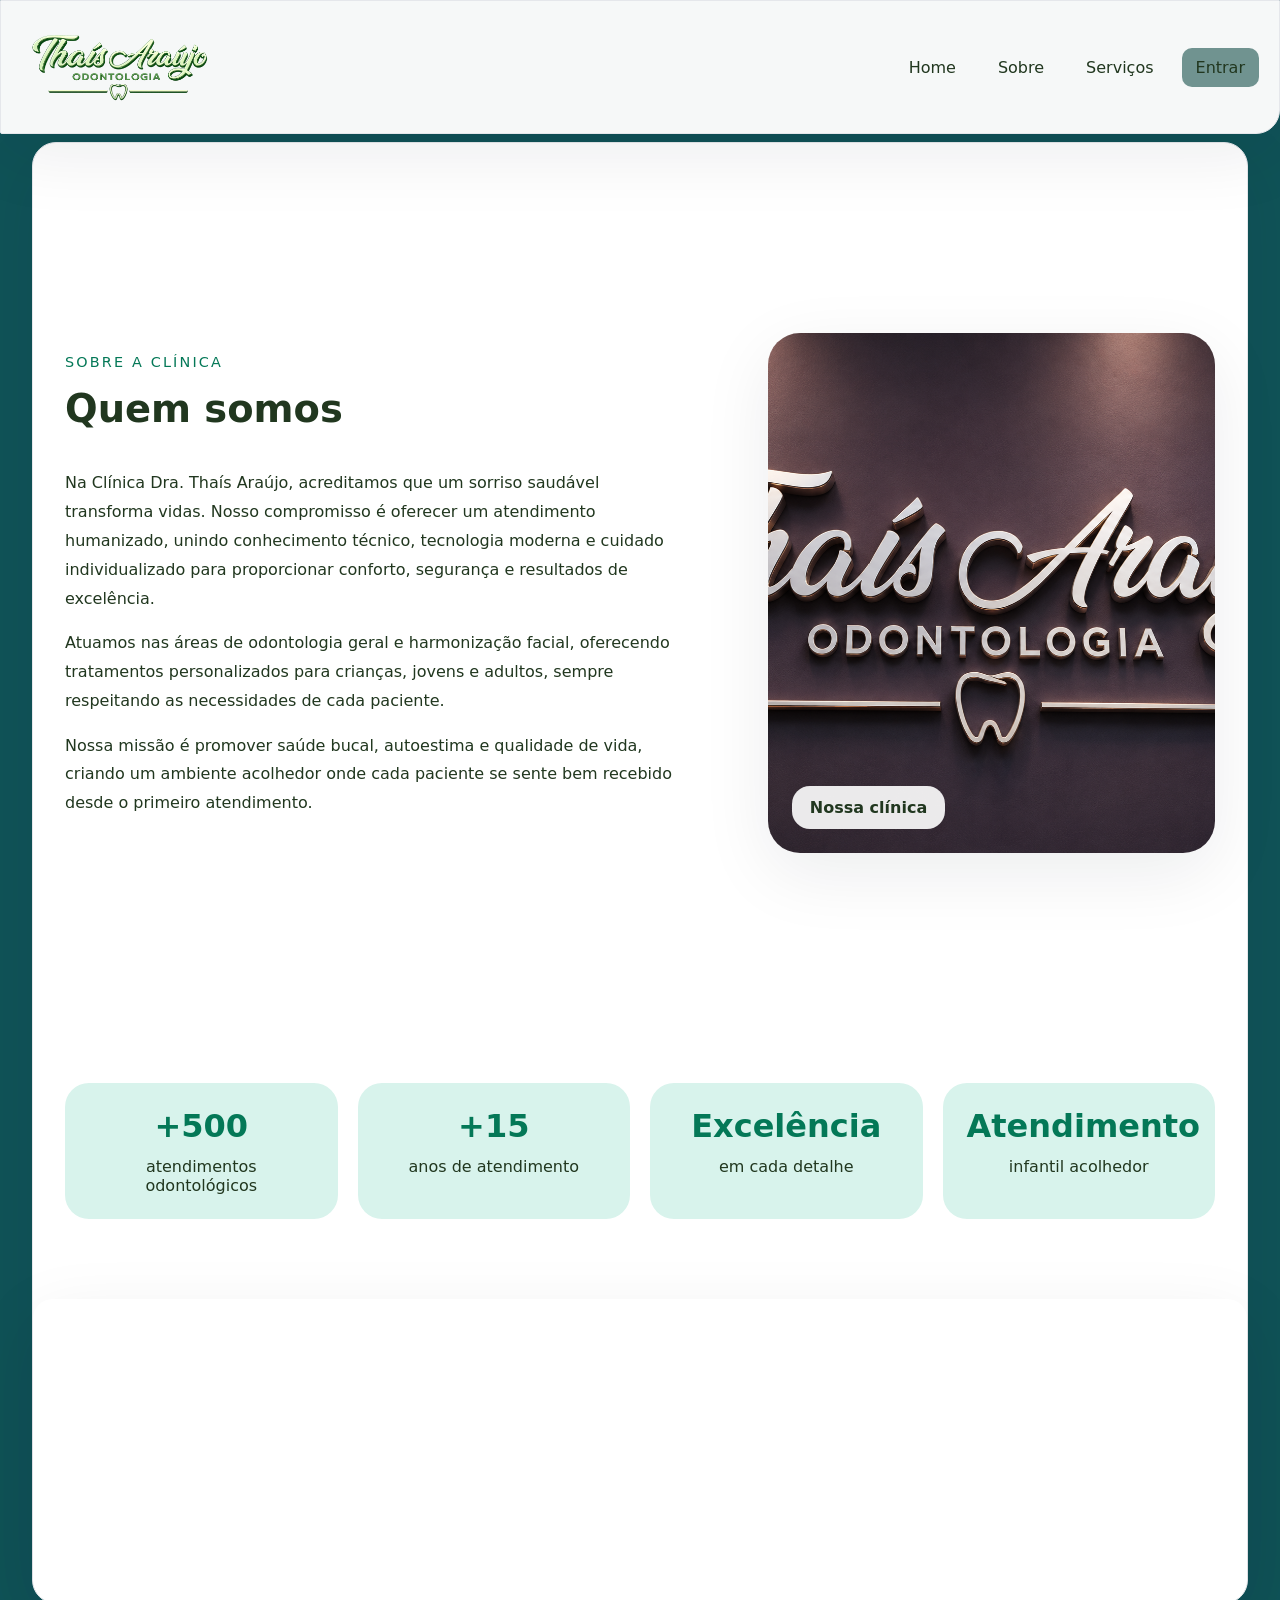
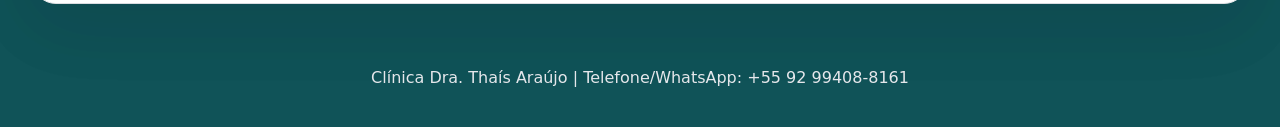
==== about.html @ f9727fa0 "Primeiro commit" ====
<!DOCTYPE html>
<html lang="pt-BR">
<head>
  <meta charset="UTF-8" />
  <meta name="viewport" content="width=device-width, initial-scale=1.0" />
  <title>Sobre a Clínica - Clínica Dra. Thaís Araújo</title>
  <link rel="stylesheet" href="css/style.css" />
</head>
<body>
  <header class="site-header">
    <div class="brand">
      <img src="img/logoclinica.png" alt="Logo Clínica Dra. Thaís Araújo" class="brand-logo" />
    </div>
    <nav class="main-nav">
      <a href="index.html">Home</a>
      <a href="about.html">Sobre</a>
      <a href="servicos.html">Serviços</a>
      <a href="login.html" class="button button-secondary">Entrar</a>
    </nav>
  </header>
<br>
<br>
  <main>
    <section class="section-block sobre-clinica">
      <div class="sobre-layout">
        <div class="sobre-texto">
          <span class="eyebrow">Sobre a clínica</span>
          <h3>Quem somos</h3>
          <p>Na Clínica Dra. Thaís Araújo, acreditamos que um sorriso saudável transforma vidas. Nosso compromisso é oferecer um atendimento humanizado, unindo conhecimento técnico, tecnologia moderna e cuidado individualizado para proporcionar conforto, segurança e resultados de excelência.</p>
          <p>Atuamos nas áreas de odontologia geral e harmonização facial, oferecendo tratamentos personalizados para crianças, jovens e adultos, sempre respeitando as necessidades de cada paciente.</p>
          <p>Nossa missão é promover saúde bucal, autoestima e qualidade de vida, criando um ambiente acolhedor onde cada paciente se sente bem recebido desde o primeiro atendimento.</p>
        </div>
        <div class="sobre-image-card">
          <div class="sobre-image-label">Nossa clínica</div>
        </div>
      </div>
      <div class="sobre-metrics">
        <article class="metric-card">
          <strong>+500</strong>
          <p>atendimentos odontológicos</p>
        </article>
        <article class="metric-card">
          <strong>+15</strong>
          <p>anos de atendimento</p>
        </article>
        <article class="metric-card">
          <strong>Excelência</strong>
          <p>em cada detalhe</p>
        </article>
        <article class="metric-card">
          <strong>Atendimento</strong>
          <p>infantil acolhedor</p>
        </article>
      </div>
      <div class="map-frame">
        <iframe
          src="https://www.google.com/maps/embed?pb=!1m18!1m12!1m3!1d3970.1918315265684!2d-60.62815078469123!3d-3.2931864971538095!2m3!1f0!2f0!3f0!3m2!1i1024!2i768!4f13.1!3m3!1m2!1s0x9294e6cc1e9f3f7d%3A0xb8f3bd9f8f1bb15f!2sRua%20Rio%20Amazonas%2C%203738%20-%20Lot%20L%20Azul%2C%20Manacapuru%20-%20AM%2C%2069402-238!5e0!3m2!1spt-BR!2sbr!4v1703431519236!5m2!1spt-BR!2sbr"
          allowfullscreen=""
          loading="lazy"
          referrerpolicy="no-referrer-when-downgrade"
        ></iframe>
      </div>
    </section>
  </main>

  <footer class="site-footer">
    <p>Clínica Dra. Thaís Araújo | Telefone/WhatsApp: +55 92 99408-8161</p>
  </footer>
</body>
</html>
---- css/style.css ----
/* Estilo base para a clínica com cores elegantes e layout responsivo */
:root {
  --bg: #105358;
  --surface: #ffffff;
  --text: #21371f;
  --muted: #2b5338;
  --primary: #709390;
  --primary-soft: #d8f3ec;
  --secondary: #047857;
  --accent: #8b5cf6;
  --border: #e5e7eb;
  --shadow: 0 20px 70px rgba(15, 23, 42, 0.08);
}

* {
  box-sizing: border-box;
}

html {
  scroll-behavior: smooth;
}

body {
  margin: 0;
  font-family: Inter, system-ui, -apple-system, BlinkMacSystemFont, "Segoe UI", sans-serif;
  background: var(--bg);
  color: var(--text);
  min-height: 100vh;
}

img {
  max-width: 100%;
  display: block;
}

a {
  color: inherit;
  text-decoration: none;
}

button,
input,
textarea,
select {
  font: inherit;
}

button {
  cursor: pointer;
}

.site-header {
  display: flex;
  align-items: center;
  justify-content: space-between;
  gap: 18px;
  padding: 1px 20px;
  background: rgba(255, 255, 255, 0.96);
  border: 1px solid var(--border);
  border-radius: 0 0 24px 2px;
  box-shadow: var(--shadow);
  position: absolute;
  top: 0;
  left: 0;
  right: 0;
  width: 100%;
  max-width: none;
  transform: none;
  z-index: 999;
  transition: opacity 0.35s ease, transform 0.35s ease;
}

.site-header.hidden {
  opacity: 0;
  pointer-events: none;
  transform: translateY(-20px);
}

.dashboard-header {
  display: flex;
  align-items: center;
  justify-content: space-between;
  gap: 18px;
  padding: 14px 24px;
  background: rgba(255, 255, 255, 0.96);
  border: 1px solid var(--border);
  border-radius: 24px;
  box-shadow: var(--shadow);
  position: fixed;
  top: 0;
  left: 0;
  right: 0;
  width: 100%;
  z-index: 999;
}

.brand {
  display: flex;
  align-items: center;
  gap: 14px;
}

main {
  padding-top: 80px;
}

.home-intro {
  max-width: 520px;
  margin: 0;
  text-align: left;
  padding: 0;
  position: absolute;
  left: 24px;
  bottom: -160px;
  width: min(520px, calc(100% - 48px));
  z-index: 3;
}

.home-intro-card-content {
  padding: 24px;
}

.home-intro-card {
  background: rgba(255, 255, 255, 0.98);
  border: 1px solid rgba(255, 255, 255, 0.6);
  box-shadow: var(--shadow);
  border-radius: 28px;
  overflow: hidden;
}

.home-intro h2 {
  margin-bottom: 16px;
  font-size: clamp(1.75rem, 2.2vw, 2.5rem);
}

.home-links {
  display: flex;
  justify-content: flex-start;
  flex-wrap: wrap;
  gap: 14px;
  margin-top: 24px;
}

.hero-side-image {
  position: absolute;
  top: 24px;
  right: 24px;
  width: clamp(280px, 24vw, 360px);
  height: calc(100vh - 48px);
  background-image: url("../img/dra.png");
  background-size: cover;
  background-position: center;
  background-repeat: no-repeat;
  border-radius: 32px;
  box-shadow: var(--shadow);
  z-index: 1;
}

.brand-logo {
  width: 190%;
  height: 130px;
  object-fit: contain;
}

.brand h1,
.dashboard-header h1 {
  margin: 0;
  font-size: clamp(1.5rem, 2.2vw, 2rem);
}

.brand p,
small,
.link-secondary,
.site-footer p,
.page-content p,
.card p {
  color: var(--border);
}

.main-nav,
.dashboard-nav {
  display: flex;
  align-items: center;
  gap: 14px;
  flex-wrap: wrap;
}

.main-nav a,
.dashboard-nav a {
  color: var(--text);
  padding: 10px 14px;
  border-radius: 10px;
}

.main-nav a:hover,
.dashboard-nav a:hover {
  background: var(--primary-soft);
}

.button {
  border: none;
  border-radius: 10px;
  padding: 12px 22px;
  background: var(--primary);
  color: #fff;
  transition: transform 0.2s ease, background 0.2s ease;
}

.button:hover {
  transform: translateY(-1px);
  background: var(--secondary);
}

.button-outline {
  background: transparent;
  border: 1px solid var(--primary);
  color: var(--primary);
}

.button-secondary {
  background: var(--primary);
  color: #ffffff;
}

.hero-home {
  position: relative;
  min-height: 100vh;
  display: grid;
  place-items: center;
  padding: 0 24px 24px;
  background-image: url("../img/clinica.png");
  background-size: cover;
  background-position: center;
  background-repeat: no-repeat;
}

.hero-overlay {
  position: absolute;
  inset: 0;
  background: rgba(15, 118, 110, 0.55);
}

/* FOTO DRA */
.hero-side-image {
  position: absolute;
  top: 72px;
  right: 24px;
  bottom: 24px;
  width: clamp(80px, 28vw, 360px);
  background-image: url("../img/dra.png");
  background-size: cover;
  background-position: center;
  background-repeat: no-repeat;
  border-radius: 0px;
  box-shadow: var(--shadow);
  z-index: 1;
}

.hero-card {
  position: absolute;
  bottom: 104px;
  left: 54px;
  max-width: 520px;
  width: min(520px, calc(100% - 80px));
  background: rgba(255, 255, 255, 0.84);
  border-radius: 28px;
  padding: 36px;
  box-shadow: var(--shadow);
  z-index: 2;
  text-align: left;
}

.hero-card .eyebrow {
  display: inline-block;
  margin-bottom: 16px;
  color: var(--secondary);
  text-transform: uppercase;
  letter-spacing: 0.14em;
  font-size: 0.85rem;
}

.hero-card h2 {
  margin: 0 0 18px;
  font-size: clamp(2rem, 3vw, 3.2rem);
  line-height: 1.05;
}

.hero-card p {
  margin: 0;
  color: var(--text);
  max-width: 38rem;
}

.hero-actions {
  display: flex;
  flex-wrap: wrap;
  gap: 12px;
  margin-top: 28px;
}

.section-block,
.contact-panel,
.card {
  background: #ffffff;
  border: 1px solid var(--border);
  border-radius: 24px;
  padding: 32px;
  box-shadow: var(--shadow);
  margin: 24px 32px;
}

.welcome-modal-overlay {
  position: fixed;
  inset: 0;
  background: rgba(15, 23, 42, 0.65);
  display: grid;
  place-items: center;
  padding: 24px;
  z-index: 9999;
}

.welcome-modal-overlay.hidden {
  display: none;
}

.welcome-modal {
  width: min(560px, 100%);
  background: #ffffff;
  border-radius: 28px;
  padding: 32px;
  box-shadow: var(--shadow);
  position: relative;
  text-align: left;
}

.welcome-modal h2 {
  margin-top: 0;
  font-size: clamp(2rem, 2.5vw, 2.6rem);
}

.welcome-modal p {
  margin: 16px 0 0;
  line-height: 1.8;
  color: var(--text);
}

.modal-close {
  position: absolute;
  top: 18px;
  right: 18px;
  border: none;
  background: transparent;
  color: var(--muted);
  font-size: 1.6rem;
  line-height: 1;
  cursor: pointer;
}

.modal-links {
  margin-top: 28px;
}

.modal-links .button {
  min-width: 160px;
}

.section-block.alt,
.card.alt {
  background: var(--primary-soft);
}

.sobre-clinica {
  padding: 0;
}

.sobre-layout {
  display: grid;
  grid-template-columns: 1.5fr 1fr;
  gap: 32px;
  min-height: 100vh;
  align-items: center;
  padding: 60px 32px;
}

.sobre-texto {
  max-width: 620px;
}

.sobre-texto .eyebrow {
  display: inline-block;
  margin-bottom: 16px;
  color: var(--secondary);
  text-transform: uppercase;
  letter-spacing: 0.15em;
  font-size: 0.9rem;
}

.sobre-texto h3 {
  margin-top: 0;
  font-size: clamp(2rem, 3vw, 2.8rem);
}

.sobre-texto p {
  line-height: 1.8;
  color: var(--text);
}

.sobre-image-card {
  position: relative;
  min-height: 520px;
  border-radius: 32px;
  overflow: hidden;
  background-image: url("../img/clinica.png");
  background-size: cover;
  background-position: center;
  box-shadow: var(--shadow);
}

.sobre-image-label {
  position: absolute;
  bottom: 24px;
  left: 24px;
  background: rgba(255, 255, 255, 0.9);
  color: var(--text);
  padding: 12px 18px;
  border-radius: 18px;
  font-weight: 600;
}

.sobre-metrics {
  display: grid;
  grid-template-columns: repeat(4, minmax(180px, 1fr));
  gap: 20px;
  padding: 40px 32px 60px;
}

.metric-card {
  background: var(--primary-soft);
  border: none;
  padding: 24px;
  border-radius: 24px;
  text-align: center;
}

.metric-card strong {
  display: block;
  font-size: 2rem;
  color: var(--secondary);
  margin-bottom: 12px;
}

.metric-card p {
  margin: 0;
  color: var(--text);
}

.servicos-section {
  padding: 40px 32px;
}

.servicos-grid {
  display: grid;
  grid-template-columns: repeat(3, minmax(240px, 1fr));
  gap: 24px;
}

.servico-card {
  background: #ffffff;
  border: 1px solid var(--border);
  border-radius: 24px;
  overflow: hidden;
  display: flex;
  flex-direction: column;
  box-shadow: var(--shadow);
}

.servico-image {
  min-height: 180px;
  background-image: url("../img/clinica.png");
  background-size: cover;
  background-position: center;
  background-repeat: no-repeat;
}

.servico-card h4 {
  margin: 20px 24px 12px;
}

.servico-card p {
  margin: 0 24px 24px;
  line-height: 1.7;
}

.destaque-section {
  margin-top: 40px;
  padding: 32px;
  border-radius: 28px;
  background: linear-gradient(180deg, rgba(15,118,110,.08), rgba(255,255,255,1));
  border: 1px solid rgba(15,118,110,.12);
}

.destaque-section h3 {
  margin-top: 0;
}

.destaque-section p {
  margin: 16px 0 0;
  line-height: 1.8;
}

.map-frame {
  margin-top: 20px;
  border-radius: 20px;
  overflow: hidden;
  box-shadow: var(--shadow);
}

.map-frame iframe {
  width: 100%;
  min-height: 300px;
  border: 0;
}

.container-grid,
.cards-grid,
.info-grid,
.dashboard-grid {
  display: grid;
  gap: 20px;
}

.container-grid {
  grid-template-columns: repeat(auto-fit, minmax(220px, 1fr));
}

.cards-grid {
  grid-template-columns: repeat(auto-fit, minmax(220px, 1fr));
}

.card {
  border: 1px solid var(--border);
}

.card h2,
.card h3,
.card h4 {
  margin-top: 0;
}

.info-grid {
  grid-template-columns: repeat(auto-fit, minmax(200px, 1fr));
}

.map-placeholder {
  min-height: 220px;
  background: linear-gradient(135deg, rgba(15,118,110,.12), rgba(181,219,229,.48));
  border-radius: 18px;
  display: grid;
  place-items: center;
  color: var(--muted);
  font-weight: 600;
}

.contact-panel {
  text-align: center;
}

.site-footer {
  padding: 24px 32px;
  text-align: center;
  color: var(--muted);
}

.page-center {
  min-height: 100vh;
  display: grid;
  place-items: center;
  padding: 24px;
  background-image: url("../img/clinica.png");
  background-size: cover;
  background-position: center;
  background-repeat: no-repeat;
}

.page-center::before {
  content: "";
  position: absolute;
  inset: 0;
  background: rgba(16, 83, 88, 0.55);
  z-index: 0;
}

.auth-card,
.form-card,
.table-card,
.page-content {
  width: min(50%, 640px);
  position: relative;
  z-index: 1;
}

.auth-card {
  background: #ffffff;
  padding: 36px;
  border-radius: 28px;
  box-shadow: var(--shadow);
}

.auth-card h1 {
  margin-bottom: 8px;
}

.auth-card form,
.form-card form {
  display: grid;
  gap: 16px;
}

label {
  display: block;
  font-size: 0.95rem;
  margin-bottom: 6px;
}

input,
textarea,
select {
  width: 100%;
  padding: 14px 16px;
  border-radius: 16px;
  border: 1px solid var(--border);
  background: #fff;
  color: var(--text);
}

textarea {
  min-height: 120px;
  resize: vertical;
}

.form-actions {
  display: flex;
  gap: 12px;
  flex-wrap: wrap;
}

.table-wrapper {
  overflow-x: auto;
}

table {
  width: 100%;
  border-collapse: collapse;
}

thead th {
  text-align: left;
  padding: 14px 12px;
  color: var(--muted);
  border-bottom: 1px solid var(--border);
}

tbody td {
  padding: 14px 12px;
  border-bottom: 1px solid var(--border);
}

.truncate {
  max-width: 200px;
  white-space: nowrap;
  overflow: hidden;
  text-overflow: ellipsis;
}

.input-search,
.filter-row input,
.filter-row button {
  width: 100%;
  max-width: 280px;
}

.filter-row {
  display: flex;
  flex-wrap: wrap;
  gap: 12px;
  align-items: center;
  margin-bottom: 16px;
}

.summary-card {
  padding: 28px;
  text-align: center;
}

.summary-card p {
  font-size: 2rem;
  margin: 12px 0 0;
  color: var(--secondary);
}

.dashboard-grid {
  grid-template-columns: repeat(auto-fit, minmax(220px, 1fr));
  padding: 32px;
}

.wide-card {
  grid-column: span 2;
}

.small-text {
  color: var(--muted);
  font-size: 0.95rem;
}

.link-secondary {
  display: inline-block;
  margin-top: 18px;
  color: var(--primary);
}

@media (max-width: 900px) {
  .hero {
    grid-template-columns: 1fr;
  }

  .site-header,
  .dashboard-header {
    flex-direction: column;
    align-items: flex-start;
  }

  .main-nav,
  .dashboard-nav {
    width: 100%;
    justify-content: flex-start;
  }

  .wide-card {
    grid-column: span 1;
  }
}

@media (max-width: 640px) {
  .site-header,
  .dashboard-header,
  .section-block,
  .card,
  .page-content {
    padding: 20px;
  }

  .hero-actions,
  .form-actions,
  .filter-row {
    flex-direction: column;
    align-items: stretch;
  }
}
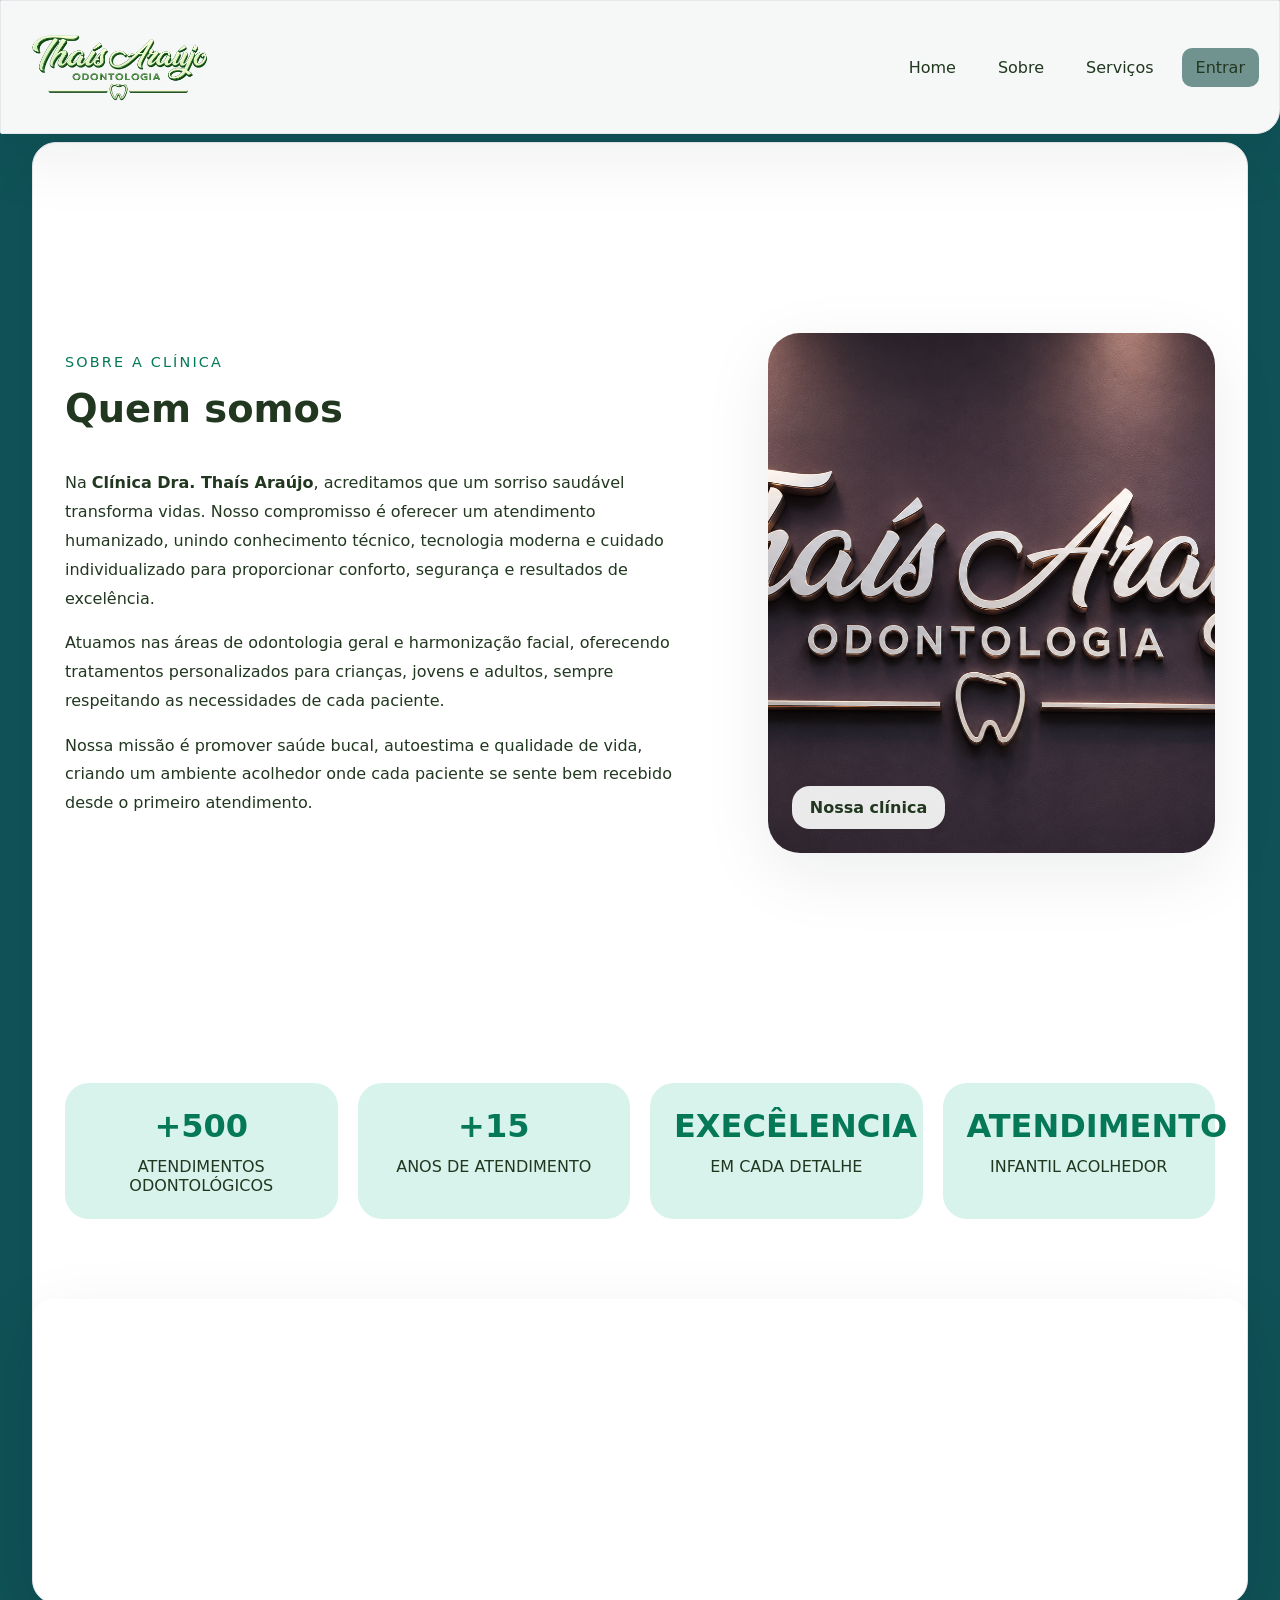
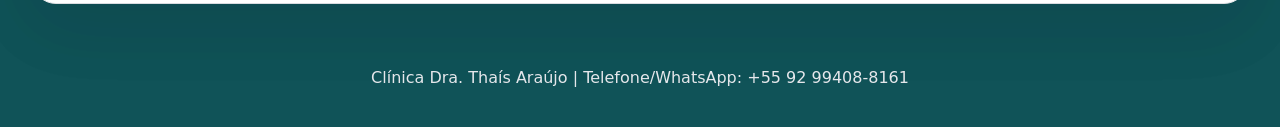
==== commit 2a081ef2: "Correção area restrita" ====
--- a/about.html
+++ b/about.html
@@ -26,7 +26,7 @@
         <div class="sobre-texto">
           <span class="eyebrow">Sobre a clínica</span>
           <h3>Quem somos</h3>
-          <p>Na Clínica Dra. Thaís Araújo, acreditamos que um sorriso saudável transforma vidas. Nosso compromisso é oferecer um atendimento humanizado, unindo conhecimento técnico, tecnologia moderna e cuidado individualizado para proporcionar conforto, segurança e resultados de excelência.</p>
+          <p>Na <strong>Clínica Dra. Thaís Araújo</strong>, acreditamos que um sorriso saudável transforma vidas. Nosso compromisso é oferecer um atendimento humanizado, unindo conhecimento técnico, tecnologia moderna e cuidado individualizado para proporcionar conforto, segurança e resultados de excelência.</p>
           <p>Atuamos nas áreas de odontologia geral e harmonização facial, oferecendo tratamentos personalizados para crianças, jovens e adultos, sempre respeitando as necessidades de cada paciente.</p>
           <p>Nossa missão é promover saúde bucal, autoestima e qualidade de vida, criando um ambiente acolhedor onde cada paciente se sente bem recebido desde o primeiro atendimento.</p>
         </div>
@@ -37,19 +37,19 @@
       <div class="sobre-metrics">
         <article class="metric-card">
           <strong>+500</strong>
-          <p>atendimentos odontológicos</p>
+          <p>ATENDIMENTOS ODONTOLÓGICOS</p>
         </article>
         <article class="metric-card">
           <strong>+15</strong>
-          <p>anos de atendimento</p>
+          <p>ANOS DE ATENDIMENTO</p>
         </article>
         <article class="metric-card">
-          <strong>Excelência</strong>
-          <p>em cada detalhe</p>
+          <strong>EXECÊLENCIA</strong>
+          <p>EM CADA DETALHE</p>
         </article>
         <article class="metric-card">
-          <strong>Atendimento</strong>
-          <p>infantil acolhedor</p>
+          <strong>ATENDIMENTO</strong>
+          <p>INFANTIL ACOLHEDOR</p>
         </article>
       </div>
       <div class="map-frame">
--- a/css/style.css
+++ b/css/style.css
@@ -594,7 +594,7 @@
 .form-card,
 .table-card,
 .page-content {
-  width: min(50%, 640px);
+  width: min(50%, 980px);
   position: relative;
   z-index: 1;
 }
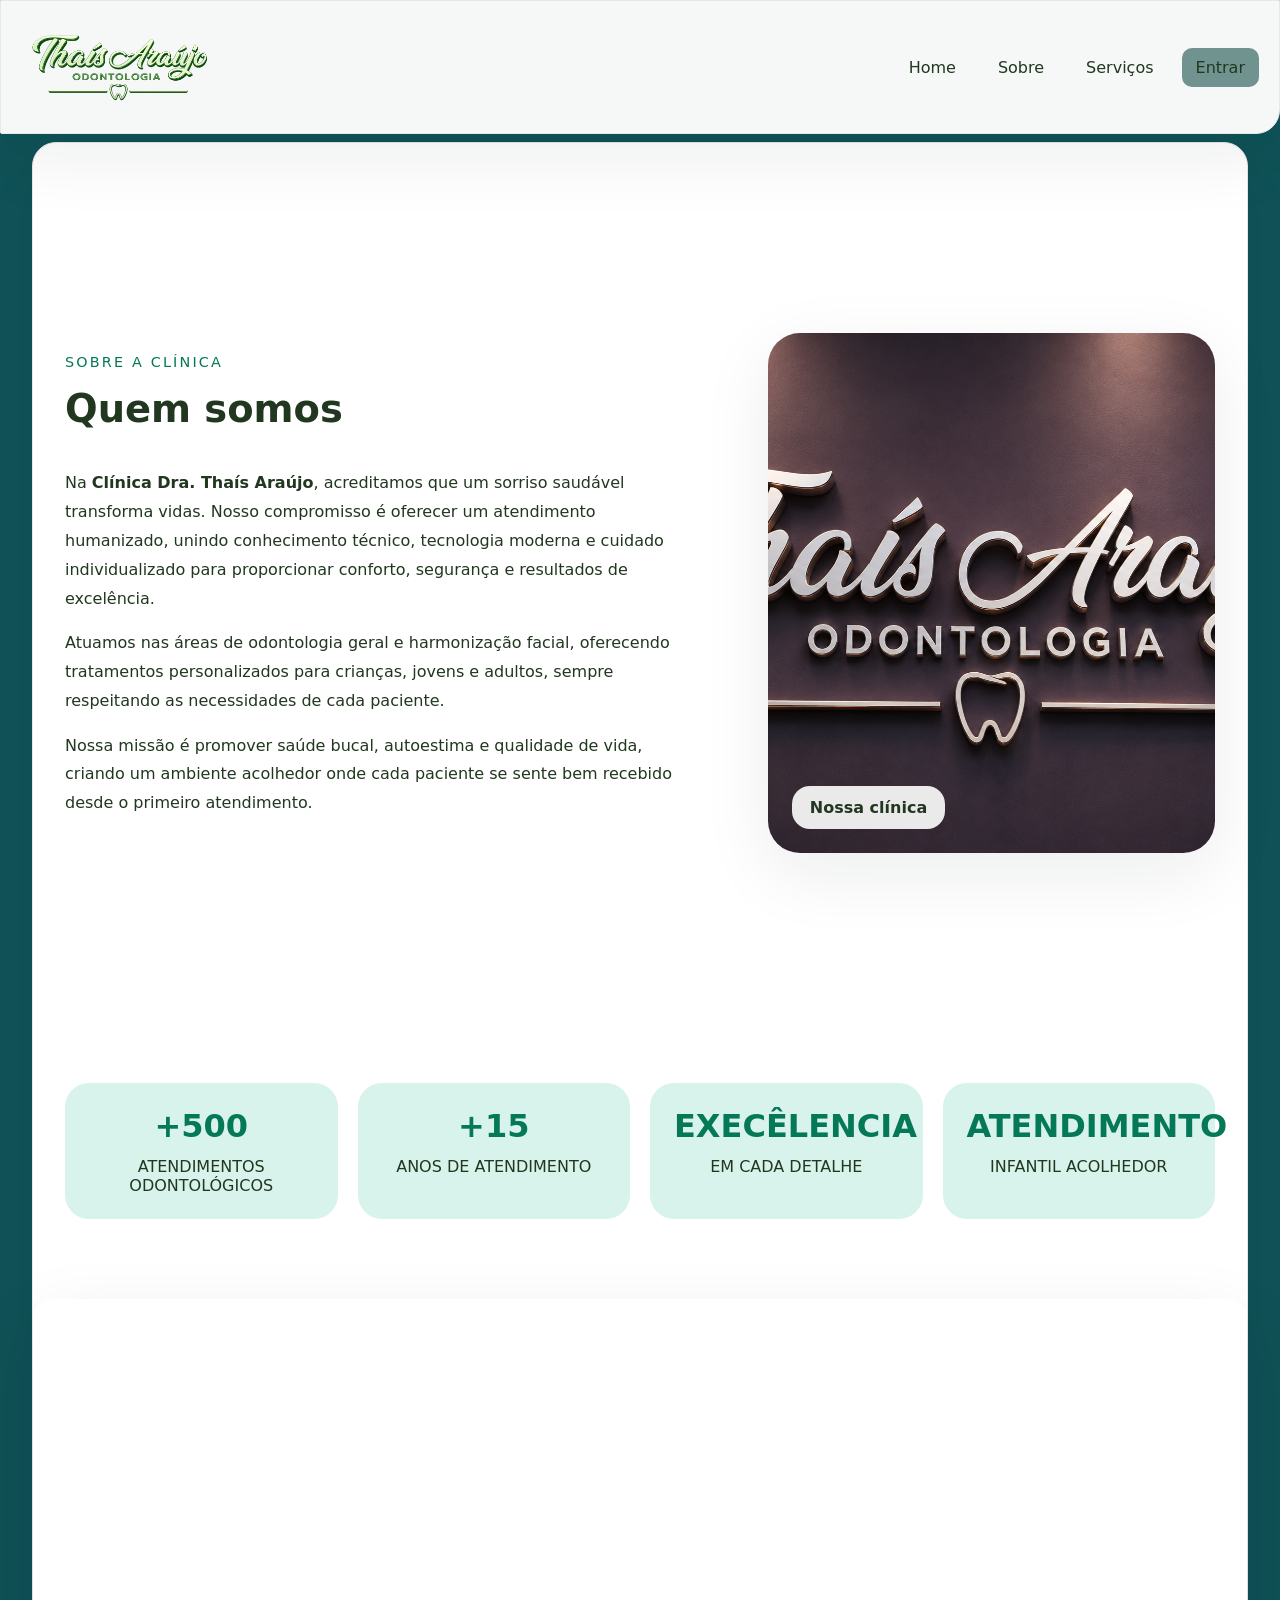
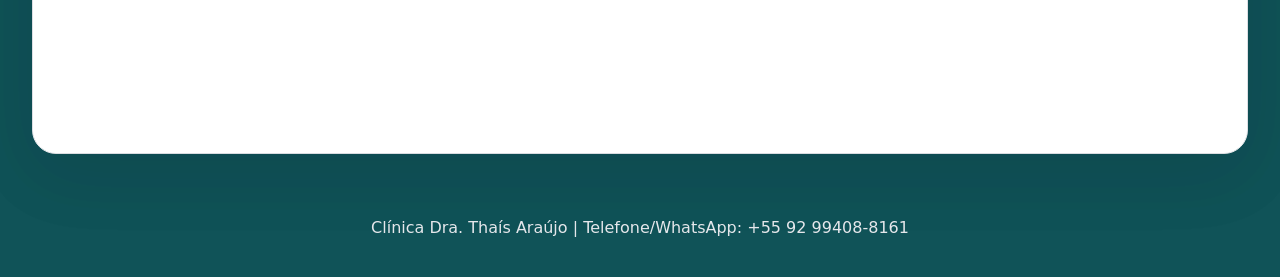
==== commit c498e2c4: "corect maps" ====
--- a/about.html
+++ b/about.html
@@ -53,12 +53,12 @@
         </article>
       </div>
       <div class="map-frame">
-        <iframe
-          src="https://www.google.com/maps/embed?pb=!1m18!1m12!1m3!1d3970.1918315265684!2d-60.62815078469123!3d-3.2931864971538095!2m3!1f0!2f0!3f0!3m2!1i1024!2i768!4f13.1!3m3!1m2!1s0x9294e6cc1e9f3f7d%3A0xb8f3bd9f8f1bb15f!2sRua%20Rio%20Amazonas%2C%203738%20-%20Lot%20L%20Azul%2C%20Manacapuru%20-%20AM%2C%2069402-238!5e0!3m2!1spt-BR!2sbr!4v1703431519236!5m2!1spt-BR!2sbr"
-          allowfullscreen=""
-          loading="lazy"
-          referrerpolicy="no-referrer-when-downgrade"
-        ></iframe>
+        <iframe src="https://www.google.com/maps/embed?pb=!1m16!1m12!1m3!1d996.8682499976125!2d-60.64599379081395!3d-3.2800552326695853!2m3!1f0!2f0!3f0!3m2!1i1024!2i768!4f13.1!2m1!1sdra.%20thais%20araujo%20manacapuru!5e1!3m2!1spt-PT!2spt!4v1782836597297!5m2!1spt-PT!2spt"
+         width="600" 
+         height="450" 
+         style="border:0;" 
+         allowfullscreen="" loading="lazy" 
+         referrerpolicy="strict-origin-when-cross-origin"></iframe>
       </div>
     </section>
   </main>
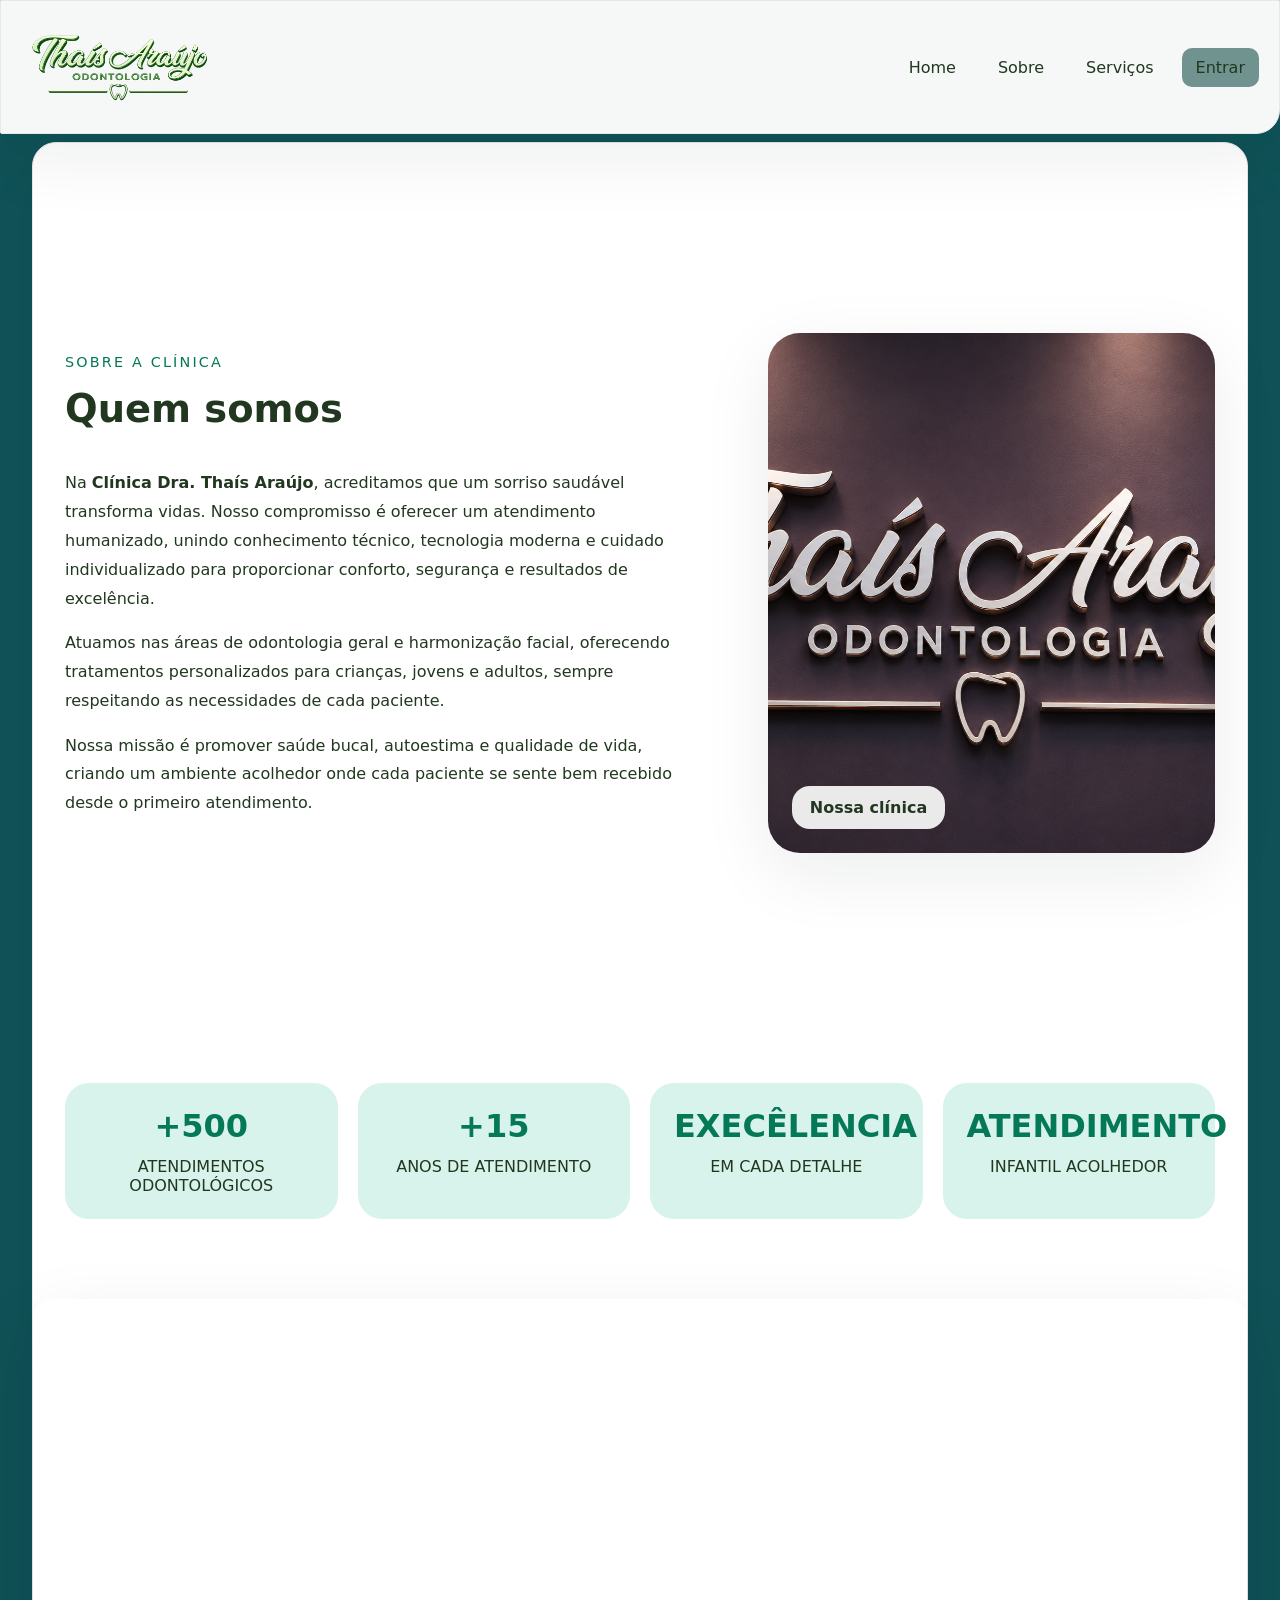
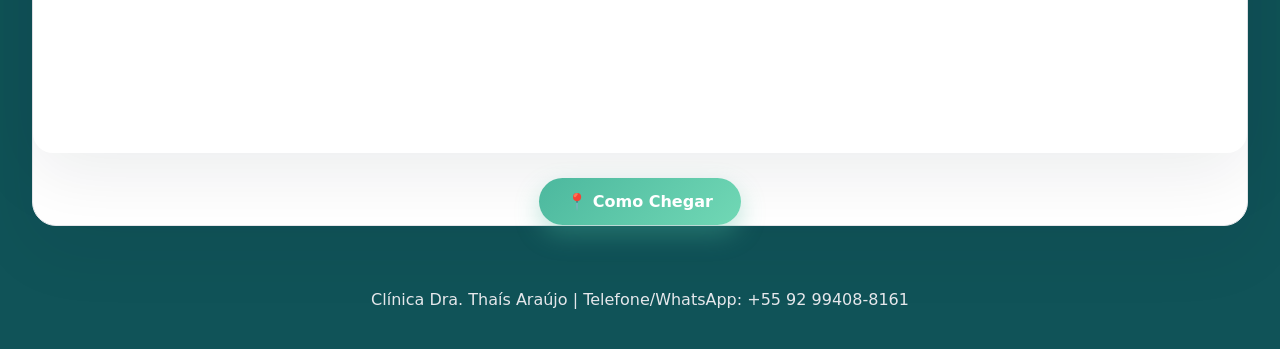
==== commit 531bfa72: "maps" ====
--- a/about.html
+++ b/about.html
@@ -60,6 +60,15 @@
          allowfullscreen="" loading="lazy" 
          referrerpolicy="strict-origin-when-cross-origin"></iframe>
       </div>
+
+      <div class="localizacao-acoes">
+    <a
+        href="https://www.google.com/maps/search/?api=1&query=Rua+Rio+Amazonas,+3738,+Loteamento+L+Azul,+Morada+do+Sol,+Manacapuru,+AM"
+        target="_blank"
+        class="btn-mapa">
+        📍 Como Chegar
+    </a>
+</div>
     </section>
   </main>
 
--- a/css/style.css
+++ b/css/style.css
@@ -756,3 +756,39 @@
     align-items: stretch;
   }
 }
+
+.localizacao-acoes{
+    margin-top:25px;
+    text-align:center;
+}
+
+.btn-mapa{
+    display:inline-flex;
+    align-items:center;
+    justify-content:center;
+    gap:10px;
+
+    padding:14px 28px;
+
+    background:linear-gradient(135deg,#4CB89E,#71D8B5);
+    color:#fff;
+
+    text-decoration:none;
+    font-size:16px;
+    font-weight:600;
+
+    border-radius:50px;
+
+    transition:.3s;
+
+    box-shadow:0 10px 25px rgba(76,184,158,.35);
+}
+
+.btn-mapa:hover{
+    transform:translateY(-3px);
+    box-shadow:0 15px 35px rgba(76,184,158,.45);
+}
+
+.btn-mapa:active{
+    transform:scale(.98);
+}
